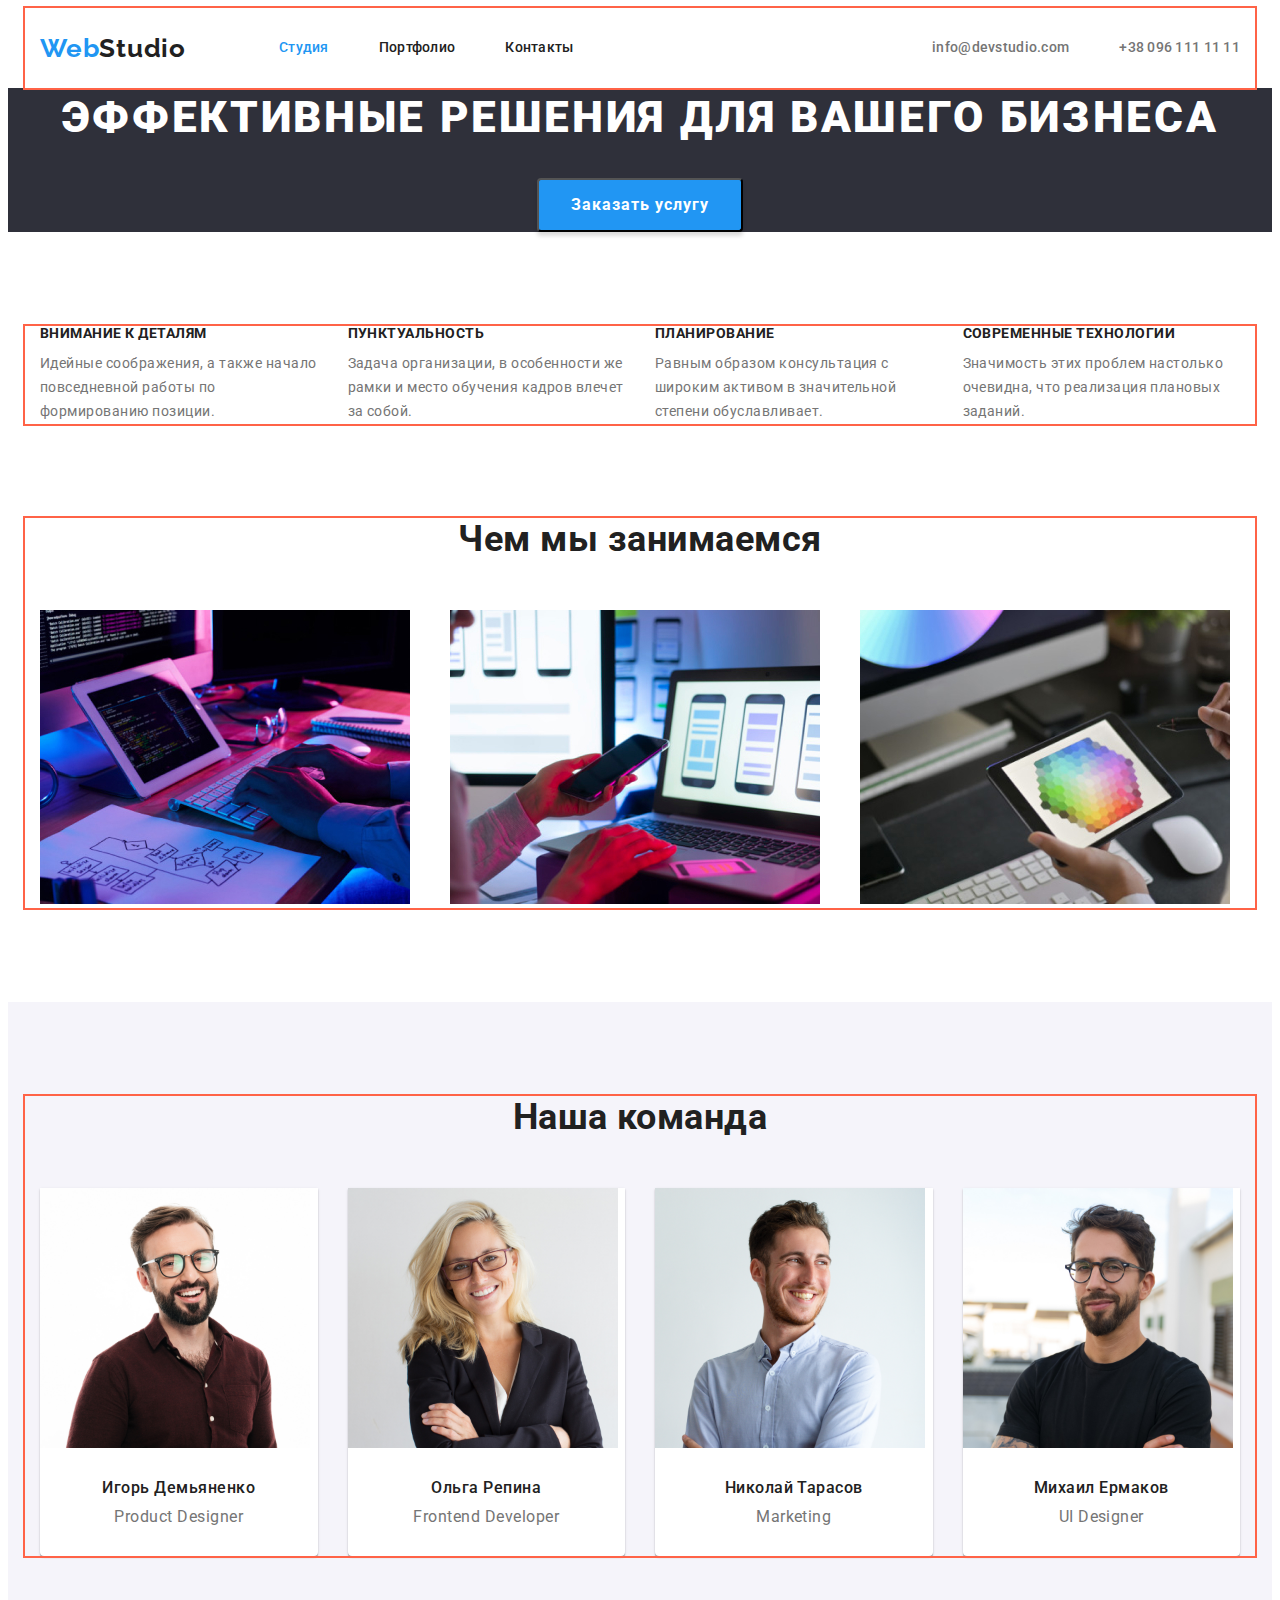
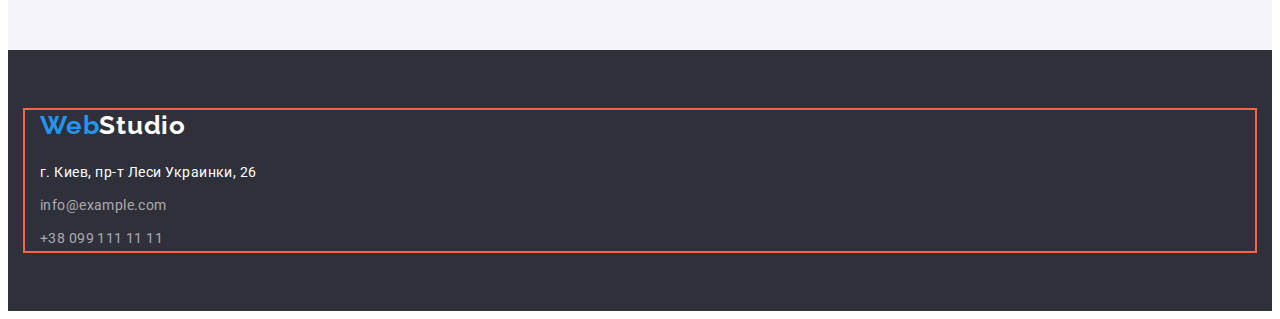
==== index.html @ fb956411 "Перенес папки" ====
<!DOCTYPE html>
<html lang="ru">
<head>
    <meta charset="UTF-8">
    <meta name="viewport" content="width=device-width, initial-scale=1.0">
    <title>Web Studio</title>
    <link rel="stylesheet" href="https://cdnjs.cloudflare.com/ajax/libs/modern-normalize/1.0.0/modern-normalize.min.css"
        integrity="sha512-ISS7cAi1PEhQ8jnbJpJZMd29NlhNj4AWYyLOSp2CE/CsHxTCu+r+t0D2yoJudVrd0/8fTVPUVDzY5Tvli75u/g=="
        crossorigin="anonymous">
    <link rel="stylesheet" href="./css/styles.css">
    <link rel="preconnect" href="https://fonts.gstatic.com">
    <link href="https://fonts.googleapis.com/css2?family=Raleway:wght@700&family=Roboto:wght@400;500;700;900&display=swap"
        rel="stylesheet">
</head>
<body>
    <header>
        <div class="container header">
            <nav class="header-nav">
                <a class="logo" href="./index.html"><span class="logo-text">Web</span>Studio</a>
                <ul class="site-nav list">
                    <li class="item"><a class="button accent" href="">Студия</a></li>
                    <li class="item"><a class="button" href="./portfolio.html">Портфолио</a></li>
                    <li class="item"><a class="button" href="">Контакты</a></li>
                </ul>
            </nav>
            <ul class="contact-main list">
                <li class="item"><a class="contact" href="mailto:info@devstudio.com">info@devstudio.com</a></li>
                <li class="item"><a class="contact" href="tel:+380961111111">+38 096 111 11 11</a></li>
            </ul>
        </div>
    </header>

    <main>
        <section class="hero">
            <h1 class="hero-text">Эффективные решения для вашего бизнеса</h1>
            <button class="hero-button" type="button">Заказать услугу</button>
        </section>
                
        <section class="values">
            <div class="container">
                <h2 class="visually-hidden">Наши преимущества</h2>
                <ul class="values-list list">
                    <li class="item">
                        <h3 class="values-title">Внимание к деталям</h3>
                        <p class="values-text">Идейные соображения, а также начало повседневной работы по формированию позиции.</p>
                    </li>
                    <li class="item">
                        <h3 class="values-title">Пунктуальность</h3>
                        <p class="values-text">Задача организации, в особенности же рамки и место обучения кадров влечет за собой.
                        </p>
                    </li>
                    <li class="item">
                        <h3 class="values-title">Планирование</h3>
                        <p class="values-text">Равным образом консультация с широким активом в значительной степени обуславливает.
                        </p>
                    </li>
                    <li class="item">
                        <h3 class="values-title">Современные технологии</h3>
                        <p class="values-text">Значимость этих проблем настолько очевидна, что реализация плановых заданий.</p>
                    </li>
                </ul>
            </div>
        </section>
        
        <section class="work">
            <div class="container">
                <h2 class="work-title">Чем мы занимаемся</h2>
                <ul class="work-list list">
                    <li class="item">
                        <img src="./images/img1.jpg" alt="Монитор, планшет и клавиатура на столе" width="370" />
                    </li>
                    <li class="item">
                        <img src="./images/img2.jpg" alt="Ноутбук и смартфон" width="370" />
                    </li>
                    <li class="item">
                        <img src="./images/img3.jpg" alt="Выбор цвета на дисплее планшета" width="370" />
                    </li>
                </ul>
            </div>
        </section>
        
        <section class="team">
            <div class="container">
                <h2 class="team-title">Наша команда</h2>
                <ul class="team-list list">
                    <li class="item">
                        <img src="./images/photo1.jpg" alt="Фото дизайнера продукта" width="270" />
                        <h3 class="employee">Игорь Демьяненко</h3>
                        <p class="proffesion">Product Designer</p>
                    </li>
                    <li class="item">
                        <img src="./images/photo2.jpg" alt="Фото фронтэнд разработчика" width="270" />
                        <h3 class="employee">Ольга Репина</h3>
                        <p class="proffesion">Frontend Developer</p>
                    </li>
                    <li class="item">
                        <img src="./images/photo3.jpg" alt="Фото маркетолога" width="270" />
                        <h3 class="employee">Николай Тарасов</h3>
                        <p class="proffesion">Marketing</p>
                    </li>
                    <li class="item">
                        <img src="./images/photo4.jpg" alt="Фото дизайнера" width="270" />
                        <h3 class="employee">Михаил Ермаков</h3>
                        <p class="proffesion">UI Designer</p>
                    </li>
                </ul>
            </div>
        </section>
    </main>
    
    <footer>
        <div class="container footer">
            <a class="logo" href="./index.html"><span class="logo-text">Web</span><span class="logo-footer">Studio</span></a>
            <address class="address">г. Киев, пр-т Леси Украинки, 26</address>
            <ul class="contacts-footer list">
                <li class="item"><a class="contact-footer" href="mailto:info@example.com">info@example.com</a></li>
                <li class="item"><a class="contact-footer" href="tel:+380991111111">+38 099 111 11 11</a></li>
            </ul>
        </div>
    </footer>
</body>
</html>
---- css/styles.css ----
/*  Color
Web color, Color activ button, email, phone, button-hero - #2196F3 !!!
Color passiv button, h2, h3, button-portfolio-passiv - #212121 !!!
Color passiv email, phone, p - #757575 !!!

background header - #FFFFFF
background hero, footer - #2F303A
background main - #E5E5E5
backgrpund section our team - #F5F4FA

text hero, button-hero, address, button-portfolio-active - #FFFFFF
email+phone-footer - rgba(255, 255, 255, 0.6);

*/

/* Font
Font logo - Raleway 700
Font nav, mail, phone, hero, button-hero, h2, h3, p, address, email+phone-footer - Roboto 400, 500, 700, 900
*/

:root {
  --primary-text-color: #757575;
  --activ-button-color: #2196f3;
  --title-text-color: #212121;
  --text-hero-color: #ffffff;
  --border-example-color: #eeeeee;
}

body {
  color: var(--primary-text-color);
  font-family: Roboto, sans-serif;
  letter-spacing: 0.03em;
}

.container {
  width: 1200px;
  margin-left: auto;
  margin-right: auto;
  padding-left: 15px;
  padding-right: 15px;
  outline: 2px solid tomato;
}

a {
  text-decoration: none;
}

p {
  margin-top: 0;
  margin-bottom: 0;
}

header {
  background-color: #ffffff;
}

.list {
  padding: 0;
  margin: 0;
  list-style: none;
}

section {
  padding-top: 94px;
  padding-bottom: 94px;
}

.visually-hidden {
  position: absolute;
  clip: rect(0 0 0 0);
  width: 1px;
  height: 1px;
  margin: -1px;
}

.hero-button,
.button-portfolio {
  cursor: pointer;
}

/* header */
.container.header {
  display: flex;
  align-items: center;
}

.header-nav {
  display: flex;
  align-items: center;
}

.button.accent {
  color: var(--activ-button-color);
}

.logo {
  color: var(--title-text-color);

  font-family: Raleway, sans-serif;
  font-weight: 700;
  font-size: 26px;
  line-height: 1.19;
  letter-spacing: 0.03em;

  margin-right: 93px;
}

.logo-text {
  color: var(--activ-button-color);
}

.site-nav,
.contact-main {
  display: flex;
}

.site-nav .item:not(:last-child),
.contact-main .item:not(:last-child) {
  margin-right: 50px;
}

.contact-main {
  margin-left: auto;
}

.site-nav .button,
.contact-main .contact {
  display: block;
  padding-top: 32px;
  padding-bottom: 32px;
}

.button {
  font-weight: 500;
  font-size: 14px;
  line-height: 1.14;
  letter-spacing: 0.02em;
  color: var(--title-text-color);
}

.button:hover,
.button:focus {
  color: var(--activ-button-color);
}

.contact {
  font-weight: 500;
  font-size: 14px;
  line-height: 1.14;
  letter-spacing: 0.02em;
  color: var(--primary-text-color);
}

.contact:hover,
.contact:focus {
  color: var(--activ-button-color);
}

/* HERO */

.hero {
  padding-top: 0;
  padding-bottom: 0;
  background-color: #2f303a;
  color: var(--text-hero-color);
  text-align: center;
}

.hero-text {
  margin-top: 0;
  margin-bottom: 30px;
  font-weight: 900;
  font-size: 44px;
  line-height: 1.36;
  letter-spacing: 0.06em;
  text-transform: uppercase;
}

.hero-button {
  display: inline-block;
  padding: 10px 32px;

  min-width: 200px;
  min-height: 50px;

  background-color: var(--activ-button-color);
  color: var(--text-hero-color);
  font-family: Roboto, sans-serif;
  font-weight: 700;
  font-size: 16px;
  line-height: 1.875;
  /*display: flex;*/
  align-items: center;
  letter-spacing: 0.06em;

  border-radius: 4px;
  box-shadow: 0px 4px 4px rgba(0, 0, 0, 0.15);
}

/* VALUES */

.values-list {
  display: flex;
  justify-content: space-between;
}

.values-list .item {
  width: calc((100% - 90px) / 4);
  margin-right: 30px;
}

.values-list .item:nth-child(4) {
  margin-right: 0;
}

.values-title {
  margin-top: 0;
  margin-bottom: 10px;

  color: var(--title-text-color);
  font-weight: 700;
  font-size: 14px;
  line-height: 1.14;
  text-transform: uppercase;
}

.values-text {
  font-weight: 400;
  font-size: 14px;
  line-height: 1.71;
}

/* WORK */
.work {
  padding-top: 0px;
}

.work-list,
.team-list {
  display: flex;
  flex-wrap: wrap;
  justify-content: space-between;
}

.work-list .item {
  width: calc((100% - 60px) / 3);
  margin-right: 30px;
}

.work-list .item:nth-child(3n) {
  margin-right: 0;
}

/* TEAM */

.work-title,
.team-title {
  margin-top: 0;
  margin-bottom: 50px;
  color: var(--title-text-color);
  font-weight: 700;
  font-size: 36px;
  line-height: 1.17;
  text-align: center;
}

.team {
  background-color: #f5f4fa;
}

.team-list .item {
  width: calc((100% - 90px) / 4);
  margin-right: 30px;
  padding-bottom: 30px;

  background: var(--text-hero-color);

  text-align: center;
  border-radius: 0px 0px 4px 4px;
  box-shadow: 0px 1px 3px rgba(0, 0, 0, 0.12), 0px 1px 1px rgba(0, 0, 0, 0.14),
    0px 2px 1px rgba(0, 0, 0, 0.2);
}

.team-list .item:nth-child(4n) {
  margin-right: 0;
}

.team-list img {
  display: block;
  margin-bottom: 30px;
}

.employee {
  margin-top: 0;
  margin-bottom: 10px;

  color: var(--title-text-color);

  font-weight: 500;
  font-size: 16px;
  line-height: 1.19;
  text-align: center;
}

.proffesion {
  font-size: 16px;
  line-height: 1.19;
  text-align: center;
}

/* footer */

footer {
  padding-top: 60px;
  padding-bottom: 60px;
  background-color: #2f303a;
}

.footer > .logo {
  display: inline-block;
  margin-bottom: 20px;
}

.logo-footer {
  color: #ffffff;
}

.address {
  margin-bottom: 9px;
  color: #ffffff;
  font-style: inherit;
  font-size: 14px;
  line-height: 1.71;
}

.contacts-footer .item:not(:last-child) {
  margin-bottom: 9px;
}

.contact-footer {
  font-size: 14px;
  line-height: 1.71;
  letter-spacing: 0.03em;
  color: rgba(255, 255, 255, 0.6);
}

/* Portfolio */

.header-border {
  border: 1px solid #ececec;
}

.portfolio {
  margin-bottom: 0;
}

.project-list {
  display: flex;
  margin-bottom: 50px;
  justify-content: center;
}

.project-list .item:not(:last-child) {
  margin-right: 8px;
}

.button-portfolio {
  display: inline-block;
  padding: 6px 22px;
  border-radius: 4px;
  border: none;

  min-width: 73px;
  min-height: 38px;

  background-color: #f5f4fa;
  color: var(--title-text-color);
  font-family: Roboto, sans-serif;
  font-weight: 500;
  font-size: 16px;
  line-height: 1.62;
  text-align: center;
  letter-spacing: 0.03em;
}

.button-portfolio:hover,
.button-portfolio:focus {
  background-color: var(--activ-button-color);
  color: #ffffff;
  box-shadow: 0px 3px 1px rgba(0, 0, 0, 0.1), 0px 1px 2px rgba(0, 0, 0, 0.08),
    0px 2px 2px rgba(0, 0, 0, 0.12);
}

.example-list {
  display: flex;
  flex-wrap: wrap;
  margin: -15px;
}

.example-list > .example {
  width: 370px;
  margin: 15px;
}

.example {
  display: block;
}

.example-list img {
  display: block;
  max-width: 100%;
  height: auto;
}

.example-content {
  padding: 20px 24px;
  background-color: var(--text-hero-color);
  border-right: 1px solid var(--border-example-color);
  border-bottom: 1px solid var(--border-example-color);
  border-left: 1px solid var(--border-example-color);
}

.example-title {
  margin-top: 0;
  margin-bottom: 4px;

  color: var(--title-text-color);
  font-weight: 700;
  font-size: 18px;
  line-height: 2;
  letter-spacing: 0.06em;
}

.example-text {
  font-size: 16px;
  line-height: 1.87;
}
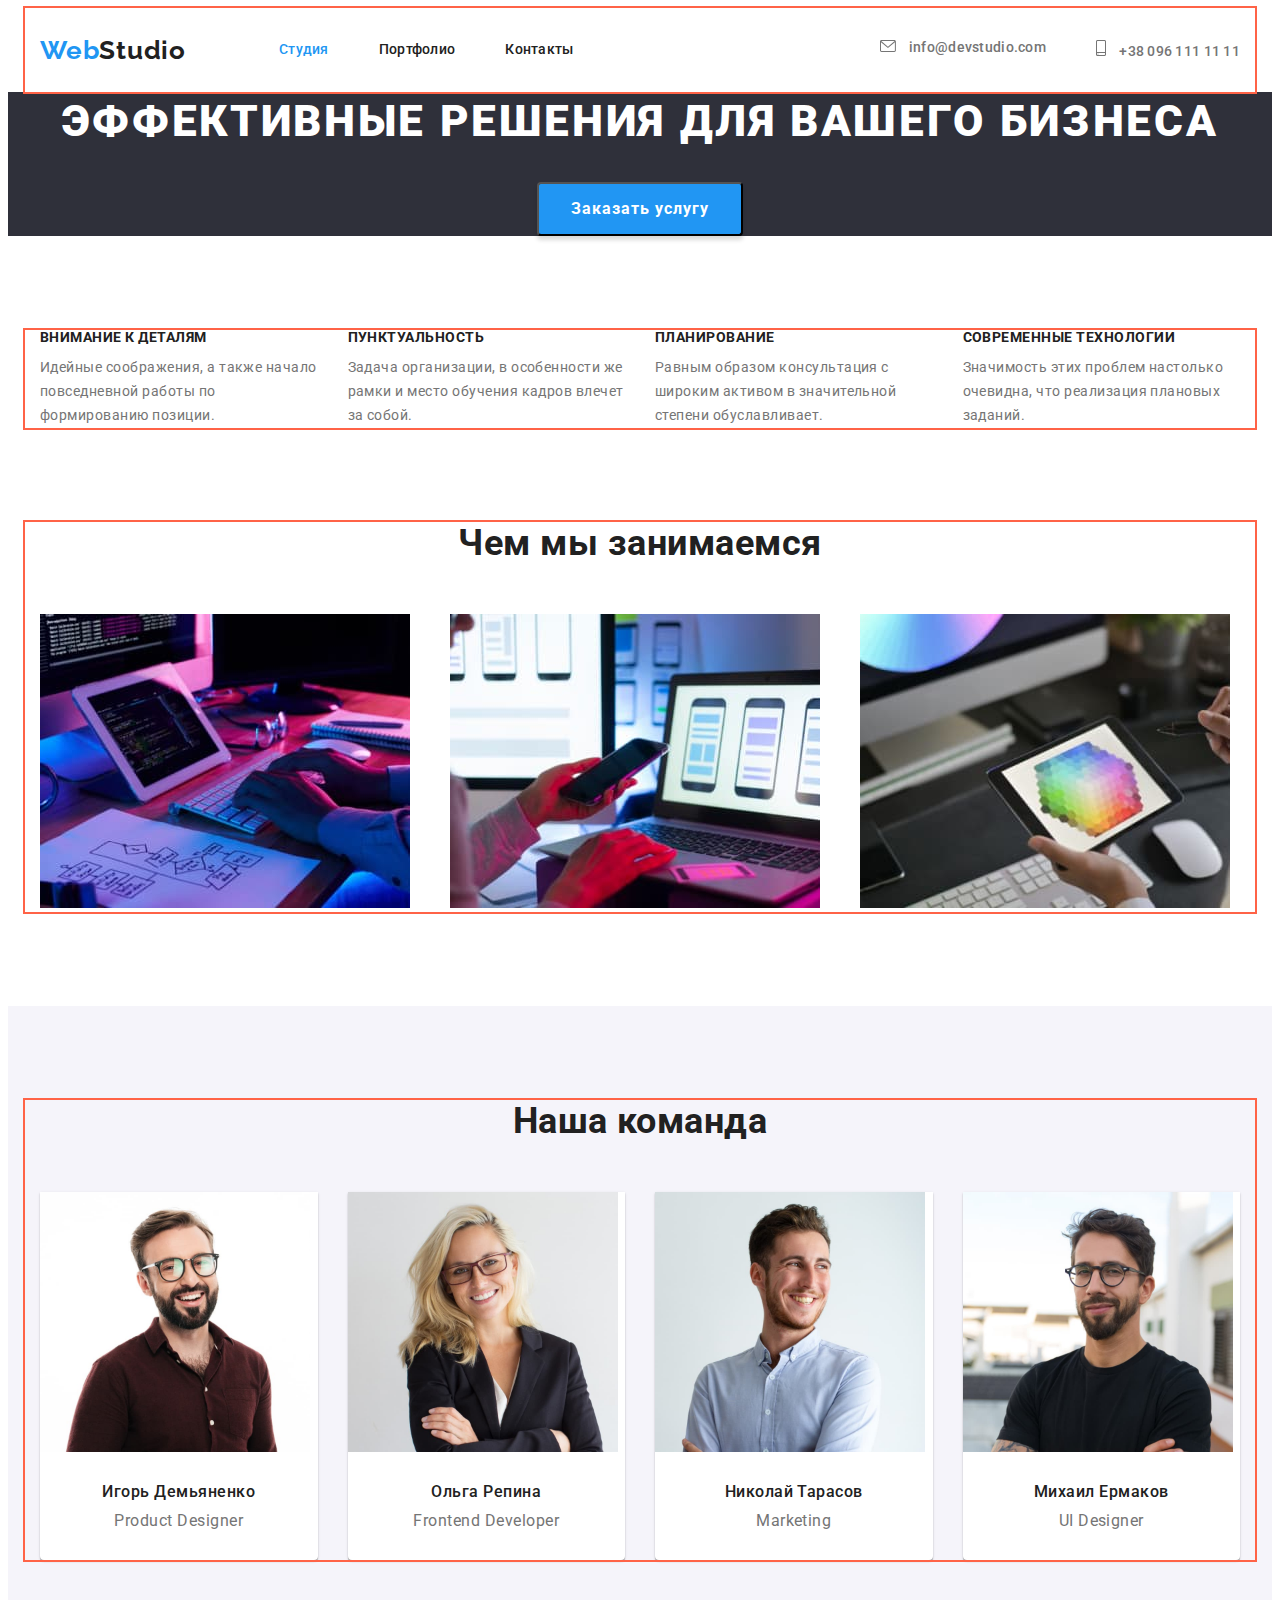
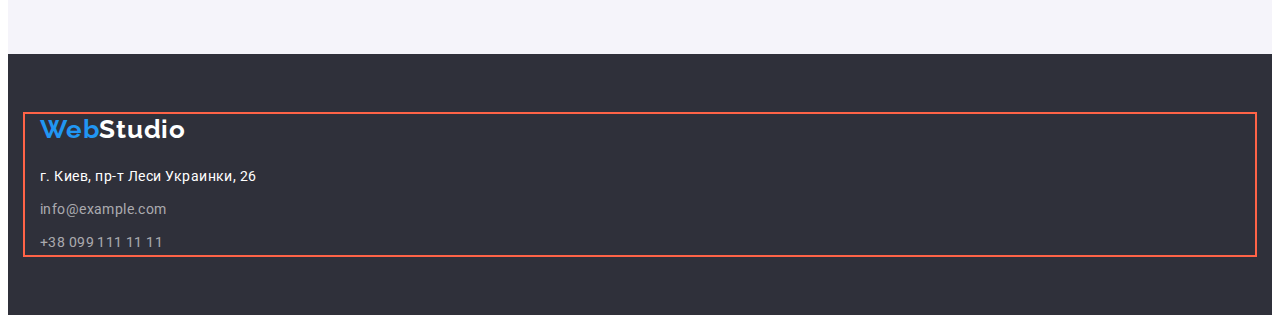
==== commit f9c2d492: "Шапка готова" ====
--- a/index.html
+++ b/index.html
@@ -24,8 +24,22 @@
                 </ul>
             </nav>
             <ul class="contact-main list">
-                <li class="item"><a class="contact" href="mailto:info@devstudio.com">info@devstudio.com</a></li>
-                <li class="item"><a class="contact" href="tel:+380961111111">+38 096 111 11 11</a></li>
+                <li class="item">
+                    <a class="contact" href="mailto:info@devstudio.com">
+                        <svg class="envelope" width="16" height="12">
+                            <use href="./images/symbol-defs.svg#icon-envelope"></use>
+                        </svg>
+                        <span>info@devstudio.com</span>
+                    </a>
+                </li>
+                <li class="item">
+                    <a class="contact" href="tel:+380961111111">
+                        <svg class="smartphone" width="10" height="16">
+                            <use href="./images/symbol-defs.svg#icon-smartphone"></use>
+                        </svg>
+                        <span>+38 096 111 11 11</span>
+                    </a>
+                </li>
             </ul>
         </div>
     </header>
--- a/css/styles.css
+++ b/css/styles.css
@@ -149,6 +149,20 @@
   line-height: 1.14;
   letter-spacing: 0.02em;
   color: var(--primary-text-color);
+}
+
+.envelope {
+  margin-right: 10px;
+  width: 16px;
+  height: 12px;
+  fill: currentColor;
+}
+
+.smartphone {
+  margin-right: 10px;
+  width: 10px;
+  height: 16px;
+  fill: currentColor;
 }
 
 .contact:hover,
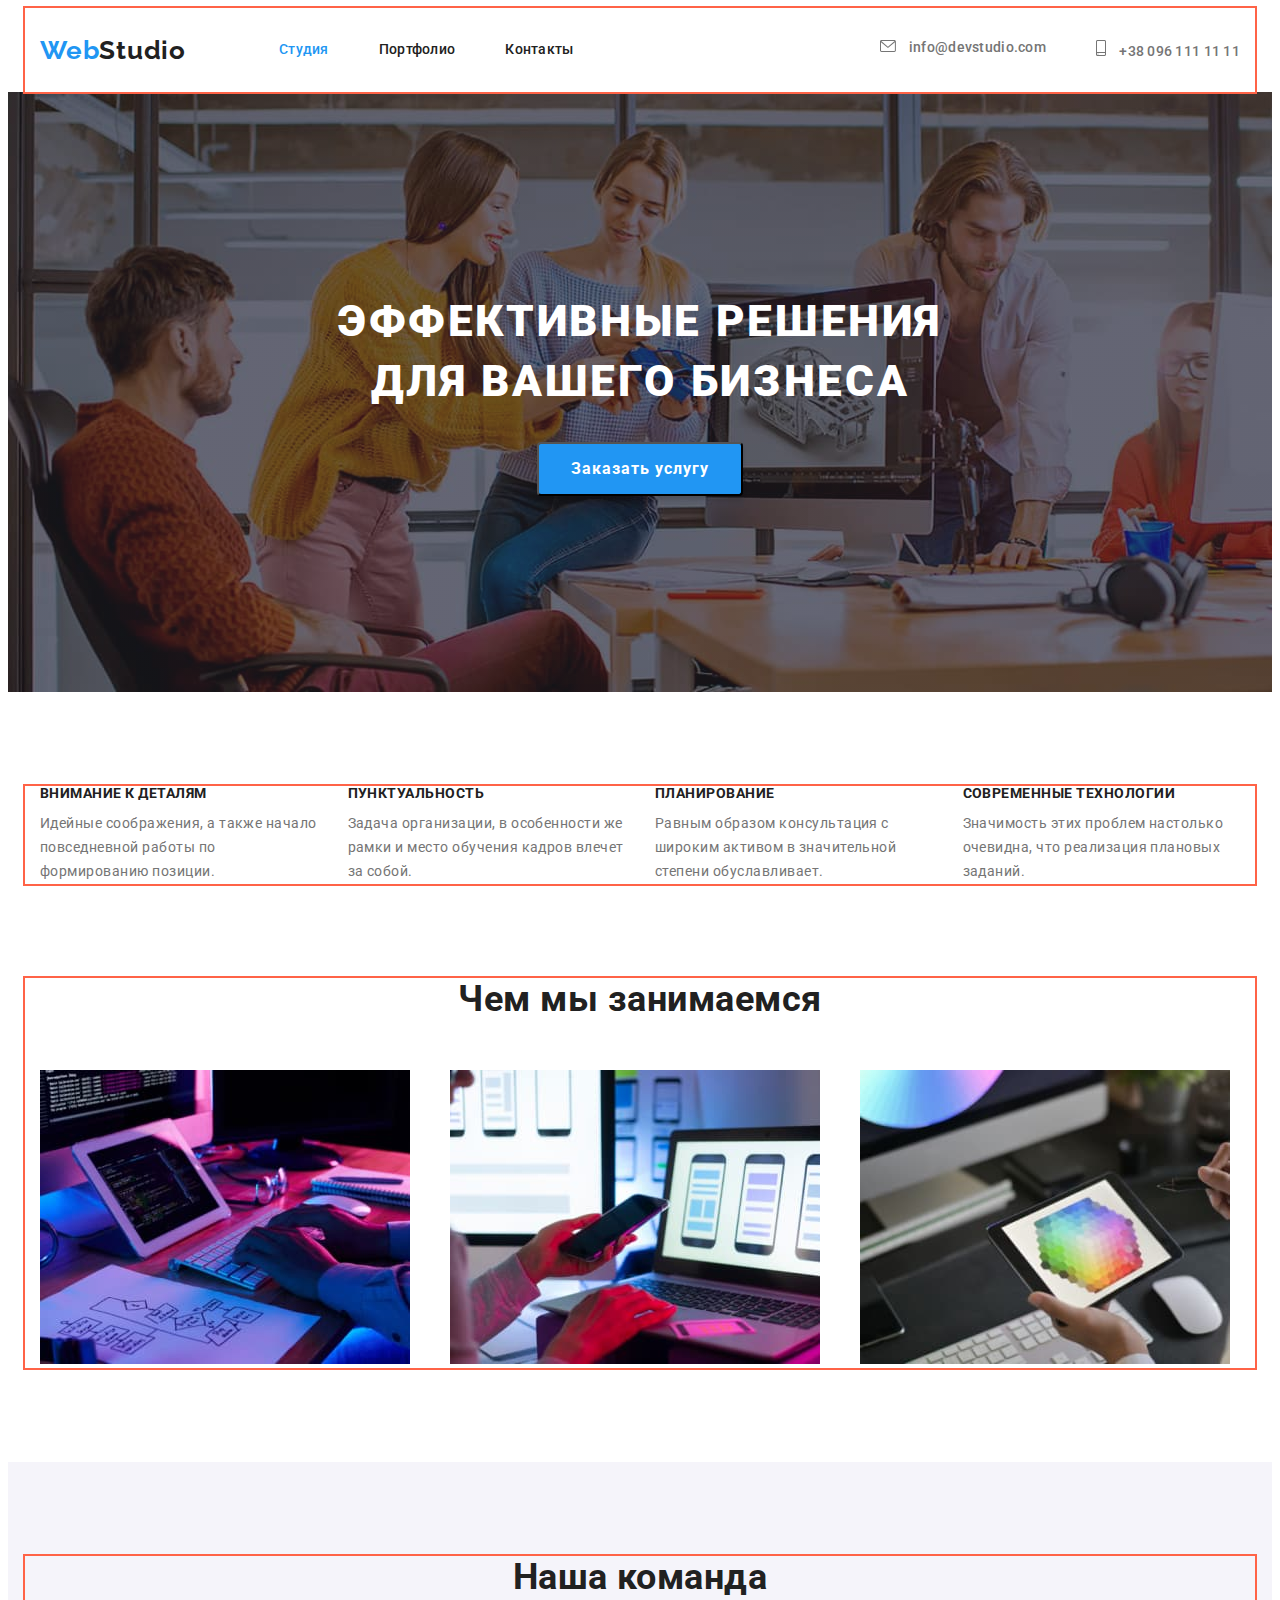
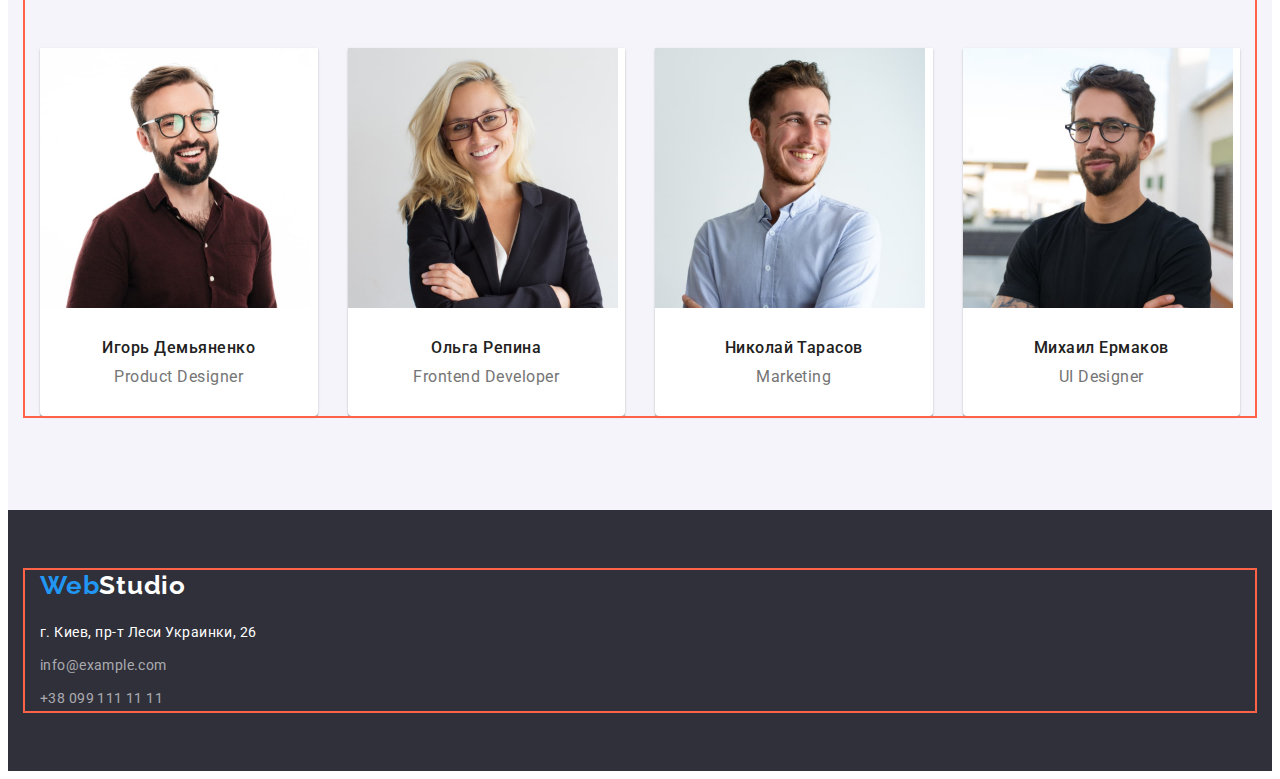
==== commit fc1f704b: "Сделал героя" ====
--- a/index.html
+++ b/index.html
@@ -46,8 +46,12 @@
 
     <main>
         <section class="hero">
-            <h1 class="hero-text">Эффективные решения для вашего бизнеса</h1>
-            <button class="hero-button" type="button">Заказать услугу</button>
+            <div class="overlay">
+                <div class="container-hero">
+                    <h1 class="hero-text">Эффективные решения для вашего бизнеса</h1>
+                    <button class="hero-button" type="button">Заказать услугу</button>
+                </div>
+            </div>
         </section>
                 
         <section class="values">
--- a/css/styles.css
+++ b/css/styles.css
@@ -178,6 +178,29 @@
   background-color: #2f303a;
   color: var(--text-hero-color);
   text-align: center;
+}
+
+.overlay {
+  margin-left: auto;
+  margin-right: auto;
+  max-width: 1600px;
+  height: 600px;
+  background-image: linear-gradient(
+      to right,
+      rgba(47, 48, 58, 0.4),
+      rgba(47, 48, 58, 0.4)
+    ),
+    url('../images/hero.jpg');
+  background-size: cover;
+  background-repeat: no-repeat;
+  background-color: #2f303a;
+}
+
+.container-hero {
+  margin-left: auto;
+  margin-right: auto;
+  padding-top: 200px;
+  width: 696px;
 }
 
 .hero-text {
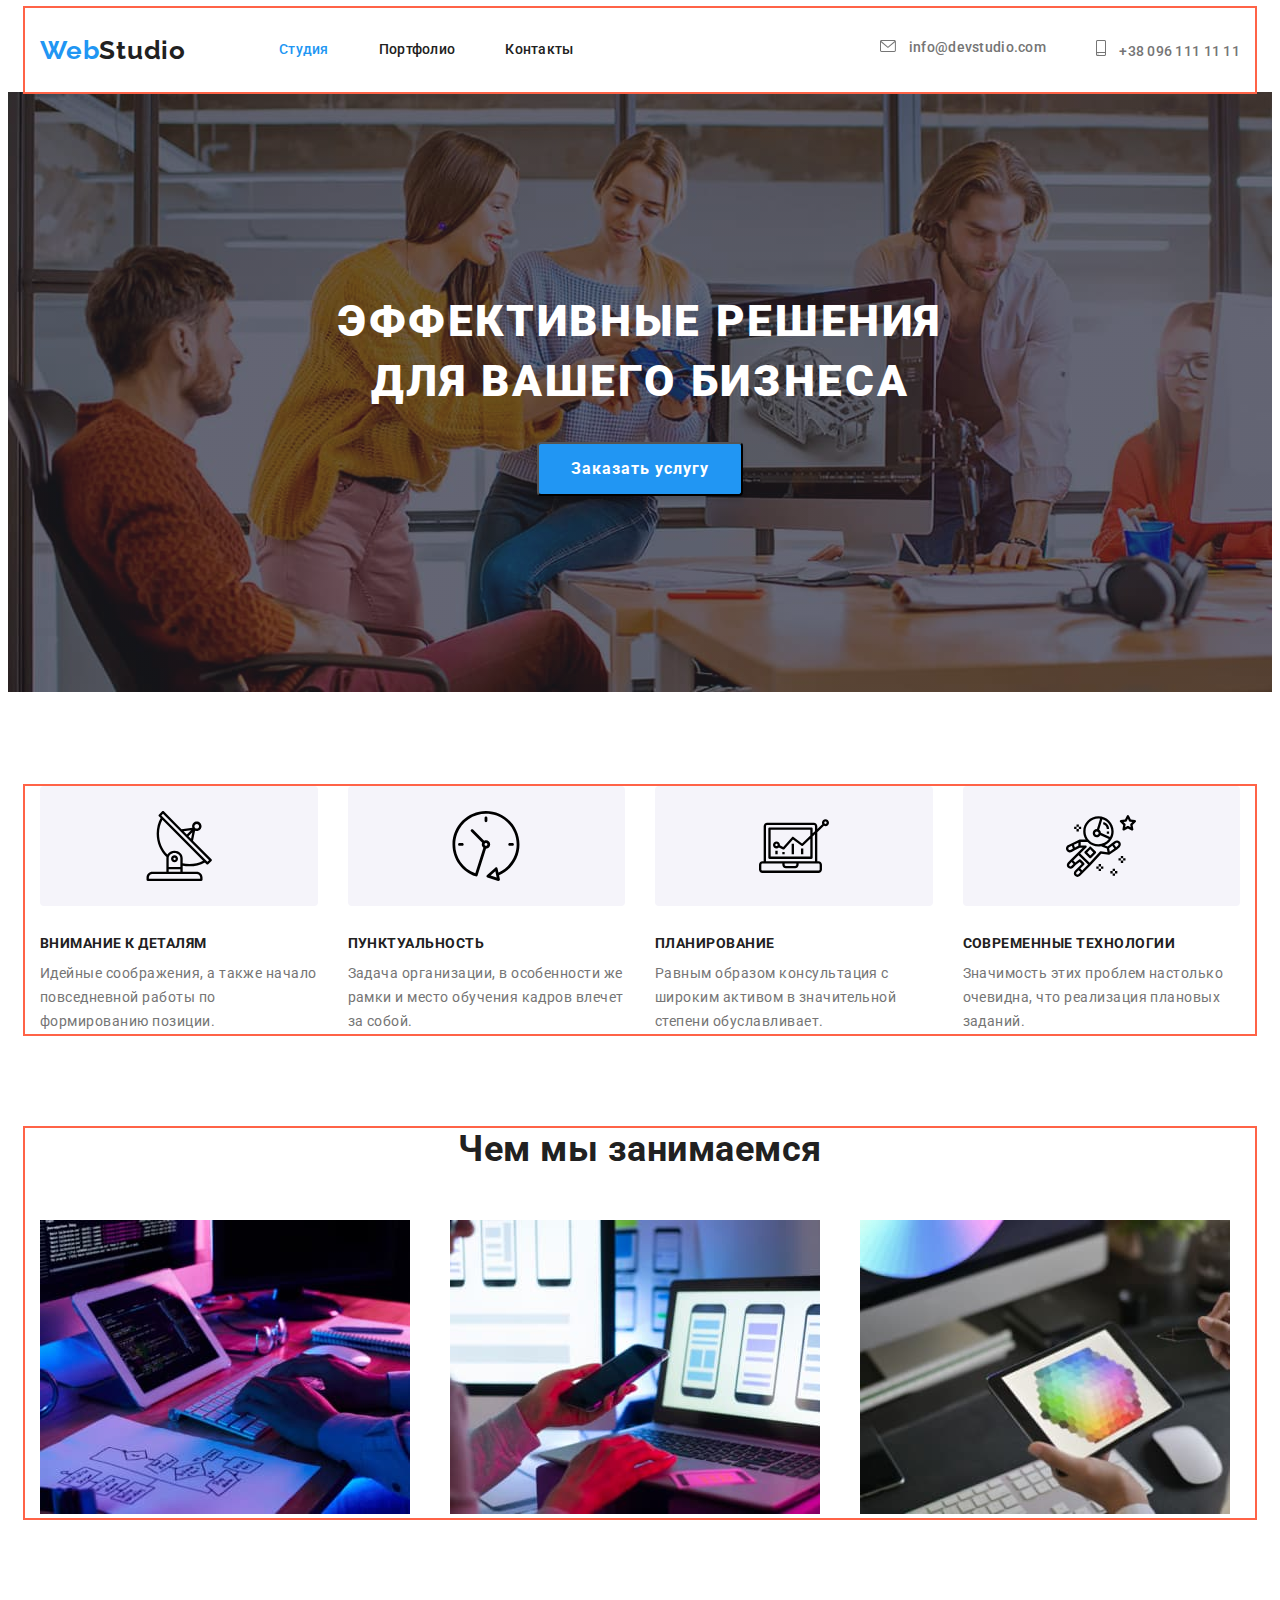
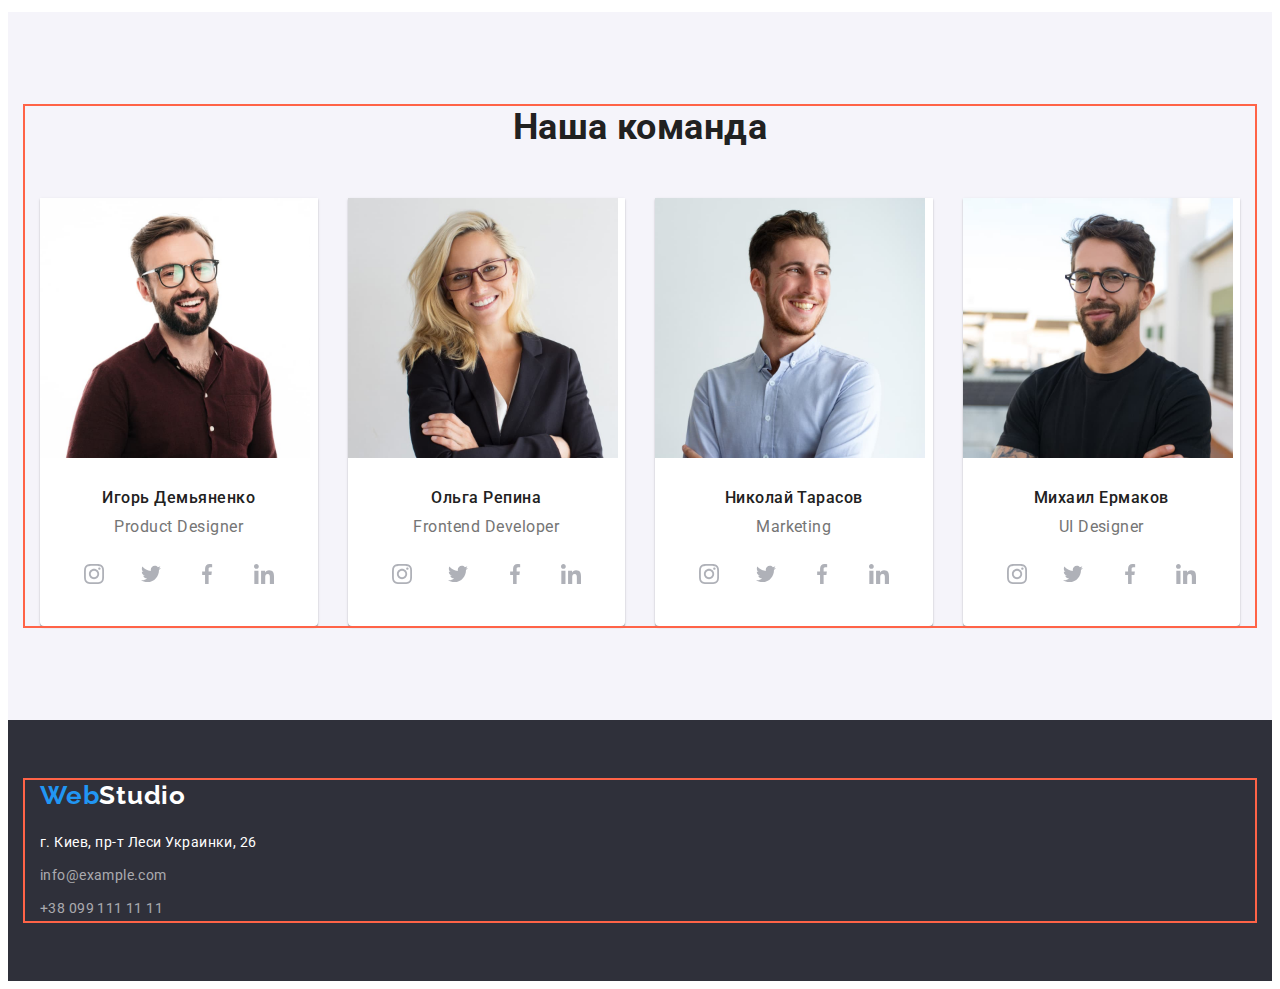
==== commit 4abbf3bc: "Добавил иконки в соцсетях секции Наша команда" ====
--- a/index.html
+++ b/index.html
@@ -59,20 +59,40 @@
                 <h2 class="visually-hidden">Наши преимущества</h2>
                 <ul class="values-list list">
                     <li class="item">
+                        <div class="icons-values">
+                            <svg width="70" height="70">
+                                <use href="./images/symbol-defs.svg#icon-antena"></use>
+                            </svg>
+                        </div>
                         <h3 class="values-title">Внимание к деталям</h3>
                         <p class="values-text">Идейные соображения, а также начало повседневной работы по формированию позиции.</p>
                     </li>
                     <li class="item">
+                        <div class="icons-values">
+                            <svg width="70" height="70">
+                                <use href="./images/symbol-defs.svg#icon-clock"></use>
+                            </svg>
+                        </div>
                         <h3 class="values-title">Пунктуальность</h3>
                         <p class="values-text">Задача организации, в особенности же рамки и место обучения кадров влечет за собой.
                         </p>
                     </li>
                     <li class="item">
+                        <div class="icons-values">
+                            <svg width="70" height="70">
+                                <use href="./images/symbol-defs.svg#icon-diagram"></use>
+                            </svg>
+                        </div>
                         <h3 class="values-title">Планирование</h3>
                         <p class="values-text">Равным образом консультация с широким активом в значительной степени обуславливает.
                         </p>
                     </li>
                     <li class="item">
+                        <div class="icons-values">
+                            <svg width="70" height="70">
+                                <use href="./images/symbol-defs.svg#icon-astronaut"></use>
+                            </svg>
+                        </div>
                         <h3 class="values-title">Современные технологии</h3>
                         <p class="values-text">Значимость этих проблем настолько очевидна, что реализация плановых заданий.</p>
                     </li>
@@ -105,21 +125,141 @@
                         <img src="./images/photo1.jpg" alt="Фото дизайнера продукта" width="270" />
                         <h3 class="employee">Игорь Демьяненко</h3>
                         <p class="proffesion">Product Designer</p>
+                        <ul class="icon-list list">
+                            <li class="item">
+                                <a href="#" class="icon-link">
+                                    <svg class="icon-network">
+                                        <use href="./images/symbol-defs.svg#icon-instagram"></use>
+                                    </svg>
+                                </a>
+                            </li>
+                            <li class="item">
+                                <a href="#" class="icon-link">
+                                    <svg class="icon-network">
+                                        <use href="./images/symbol-defs.svg#icon-twitter"></use>
+                                    </svg>
+                                </a>
+                            </li>
+                            <li class="item">
+                                <a href="#" class="icon-link">
+                                    <svg class="icon-network">
+                                        <use href="./images/symbol-defs.svg#icon-facebook"></use>
+                                    </svg>
+                                </a>
+                            </li>
+                            <li class="item">
+                                <a href="#" class="icon-link">
+                                    <svg class="icon-network">
+                                        <use href="./images/symbol-defs.svg#icon-linkedin"></use>
+                                    </svg>
+                                </a>
+                            </li>
+                        </ul>
                     </li>
                     <li class="item">
                         <img src="./images/photo2.jpg" alt="Фото фронтэнд разработчика" width="270" />
                         <h3 class="employee">Ольга Репина</h3>
                         <p class="proffesion">Frontend Developer</p>
+                        <ul class="icon-list list">
+                            <li class="item">
+                                <a href="#" class="icon-link">
+                                    <svg class="icon-network">
+                                        <use href="./images/symbol-defs.svg#icon-instagram"></use>
+                                    </svg>
+                                </a>
+                            </li>
+                            <li class="item">
+                                <a href="#" class="icon-link">
+                                    <svg class="icon-network">
+                                        <use href="./images/symbol-defs.svg#icon-twitter"></use>
+                                    </svg>
+                                </a>
+                            </li>
+                            <li class="item">
+                                <a href="#" class="icon-link">
+                                    <svg class="icon-network">
+                                        <use href="./images/symbol-defs.svg#icon-facebook"></use>
+                                    </svg>
+                                </a>
+                            </li>
+                            <li class="item">
+                                <a href="#" class="icon-link">
+                                    <svg class="icon-network">
+                                        <use href="./images/symbol-defs.svg#icon-linkedin"></use>
+                                    </svg>
+                                </a>
+                            </li>
+                        </ul>
                     </li>
                     <li class="item">
                         <img src="./images/photo3.jpg" alt="Фото маркетолога" width="270" />
                         <h3 class="employee">Николай Тарасов</h3>
                         <p class="proffesion">Marketing</p>
+                        <ul class="icon-list list">
+                            <li class="item">
+                                <a href="#" class="icon-link">
+                                    <svg class="icon-network">
+                                        <use href="./images/symbol-defs.svg#icon-instagram"></use>
+                                    </svg>
+                                </a>
+                            </li>
+                            <li class="item">
+                                <a href="#" class="icon-link">
+                                    <svg class="icon-network">
+                                        <use href="./images/symbol-defs.svg#icon-twitter"></use>
+                                    </svg>
+                                </a>
+                            </li>
+                            <li class="item">
+                                <a href="#" class="icon-link">
+                                    <svg class="icon-network">
+                                        <use href="./images/symbol-defs.svg#icon-facebook"></use>
+                                    </svg>
+                                </a>
+                            </li>
+                            <li class="item">
+                                <a href="#" class="icon-link">
+                                    <svg class="icon-network">
+                                        <use href="./images/symbol-defs.svg#icon-linkedin"></use>
+                                    </svg>
+                                </a>
+                            </li>
+                        </ul>
                     </li>
                     <li class="item">
                         <img src="./images/photo4.jpg" alt="Фото дизайнера" width="270" />
                         <h3 class="employee">Михаил Ермаков</h3>
                         <p class="proffesion">UI Designer</p>
+                        <ul class="icon-list list">
+                            <li class="item">
+                                <a href="#" class="icon-link">
+                                    <svg class="icon-network">
+                                        <use href="./images/symbol-defs.svg#icon-instagram"></use>
+                                    </svg>
+                                </a>
+                            </li>
+                            <li class="item">
+                                <a href="#" class="icon-link">
+                                    <svg class="icon-network">
+                                        <use href="./images/symbol-defs.svg#icon-twitter"></use>
+                                    </svg>
+                                </a>
+                            </li>
+                            <li class="item">
+                                <a href="#" class="icon-link">
+                                    <svg class="icon-network">
+                                        <use href="./images/symbol-defs.svg#icon-facebook"></use>
+                                    </svg>
+                                </a>
+                            </li>
+                            <li class="item">
+                                <a href="#" class="icon-link">
+                                    <svg class="icon-network">
+                                        <use href="./images/symbol-defs.svg#icon-linkedin"></use>
+                                    </svg>
+                                </a>
+                            </li>
+                        </ul>
                     </li>
                 </ul>
             </div>
--- a/css/styles.css
+++ b/css/styles.css
@@ -24,6 +24,8 @@
   --title-text-color: #212121;
   --text-hero-color: #ffffff;
   --border-example-color: #eeeeee;
+  --secondary-bg-color: #f5f4fa;
+  --primary-fill-color: #afb1b8;
 }
 
 body {
@@ -267,6 +269,18 @@
   line-height: 1.71;
 }
 
+.icons-values {
+  display: flex;
+  justify-content: center;
+  align-items: center;
+  margin-bottom: 30px;
+
+  height: 120px;
+
+  border-radius: 4px;
+  background-color: var(--secondary-bg-color);
+}
+
 /* WORK */
 .work {
   padding-top: 0px;
@@ -305,7 +319,7 @@
   background-color: #f5f4fa;
 }
 
-.team-list .item {
+.team-list > .item {
   width: calc((100% - 90px) / 4);
   margin-right: 30px;
   padding-bottom: 30px;
@@ -343,6 +357,46 @@
   font-size: 16px;
   line-height: 1.19;
   text-align: center;
+}
+
+.icon-list {
+  display: flex;
+  margin-top: 16px;
+  padding-left: 32px;
+  padding-right: 32px;
+  justify-content: space-between;
+}
+
+.icon-list > .item {
+  width: 44px;
+  height: 44px;
+}
+
+.icon-list > .item:not(:last-child) {
+  margin-right: 10px;
+}
+
+.icon-link {
+  display: flex;
+  justify-content: center;
+  align-items: center;
+  width: 100%;
+  height: 100%;
+
+  border-radius: 50%;
+  color: var(--primary-fill-color);
+}
+
+.icon-link:hover,
+.icon-link:focus {
+  color: var(--text-hero-color);
+  background-color: var(--activ-button-color);
+}
+
+.icon-network {
+  width: 20px;
+  height: 20px;
+  fill: currentColor;
 }
 
 /* footer */
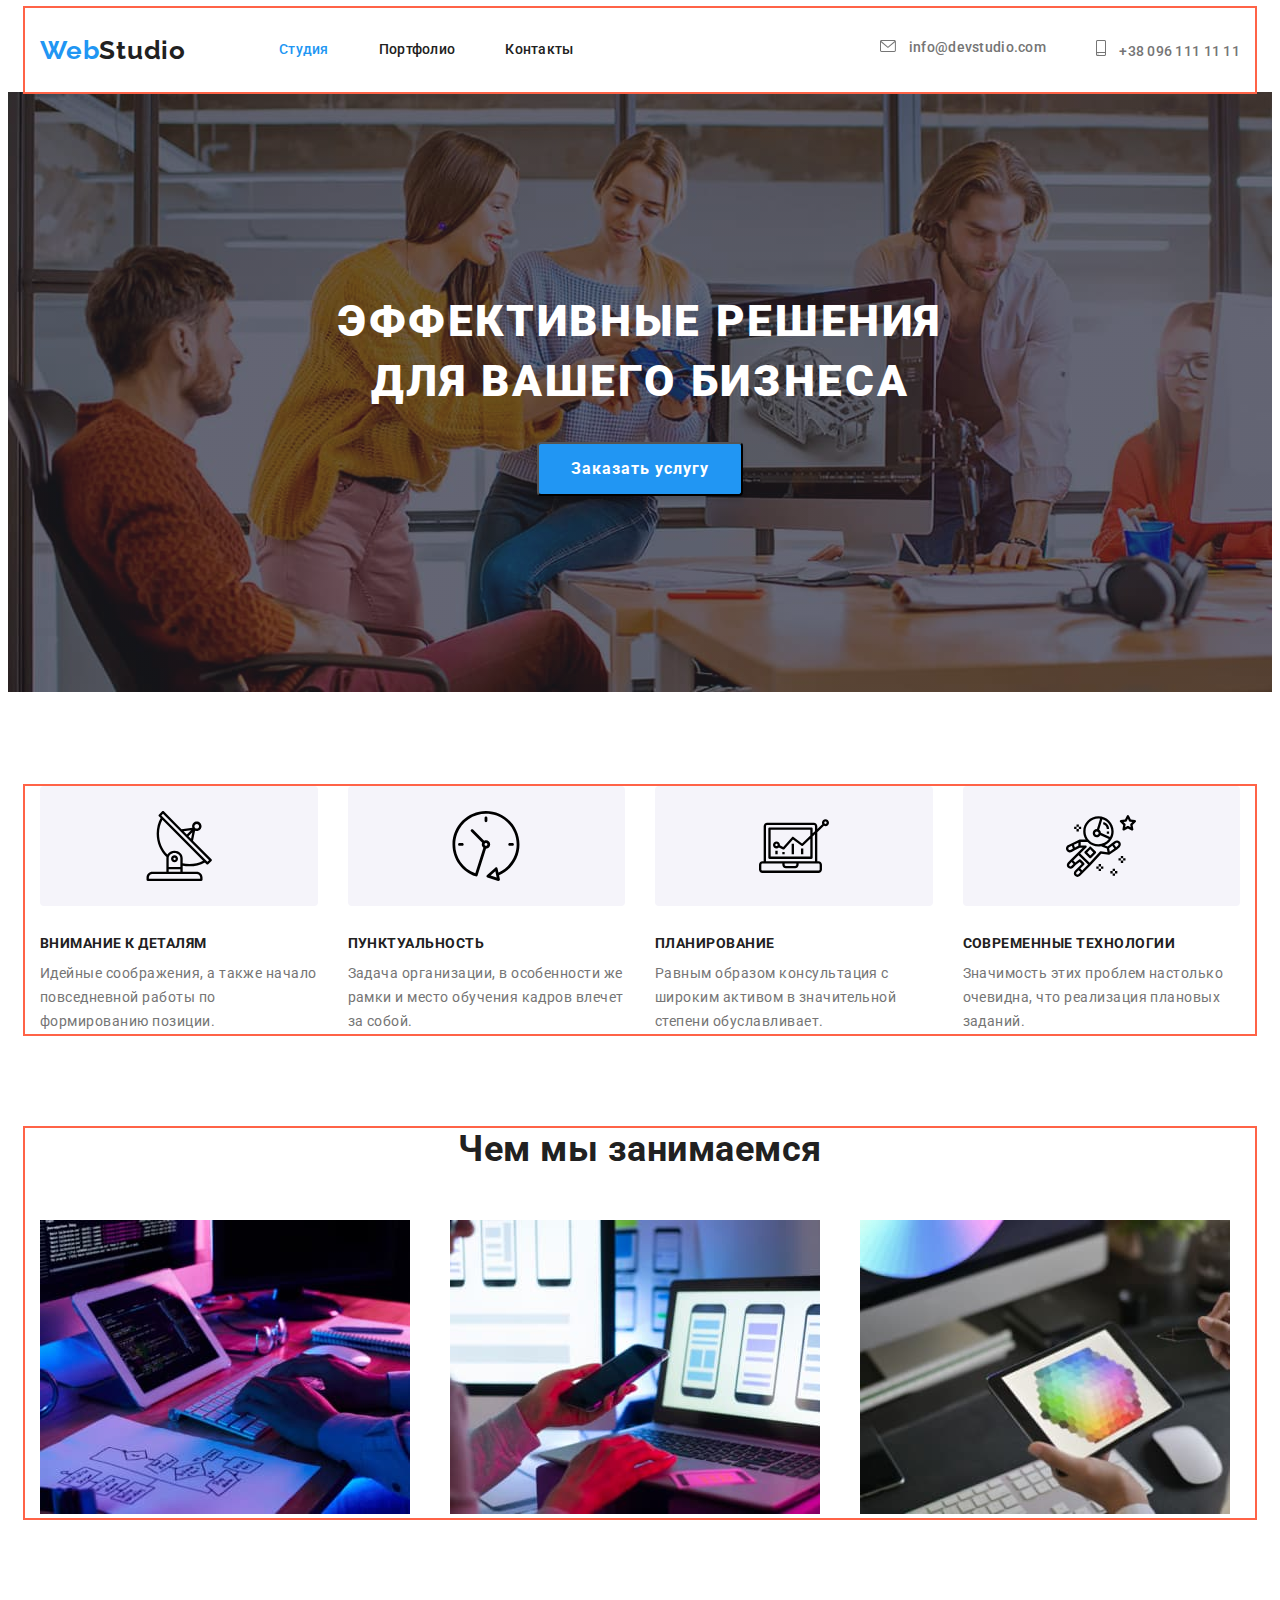
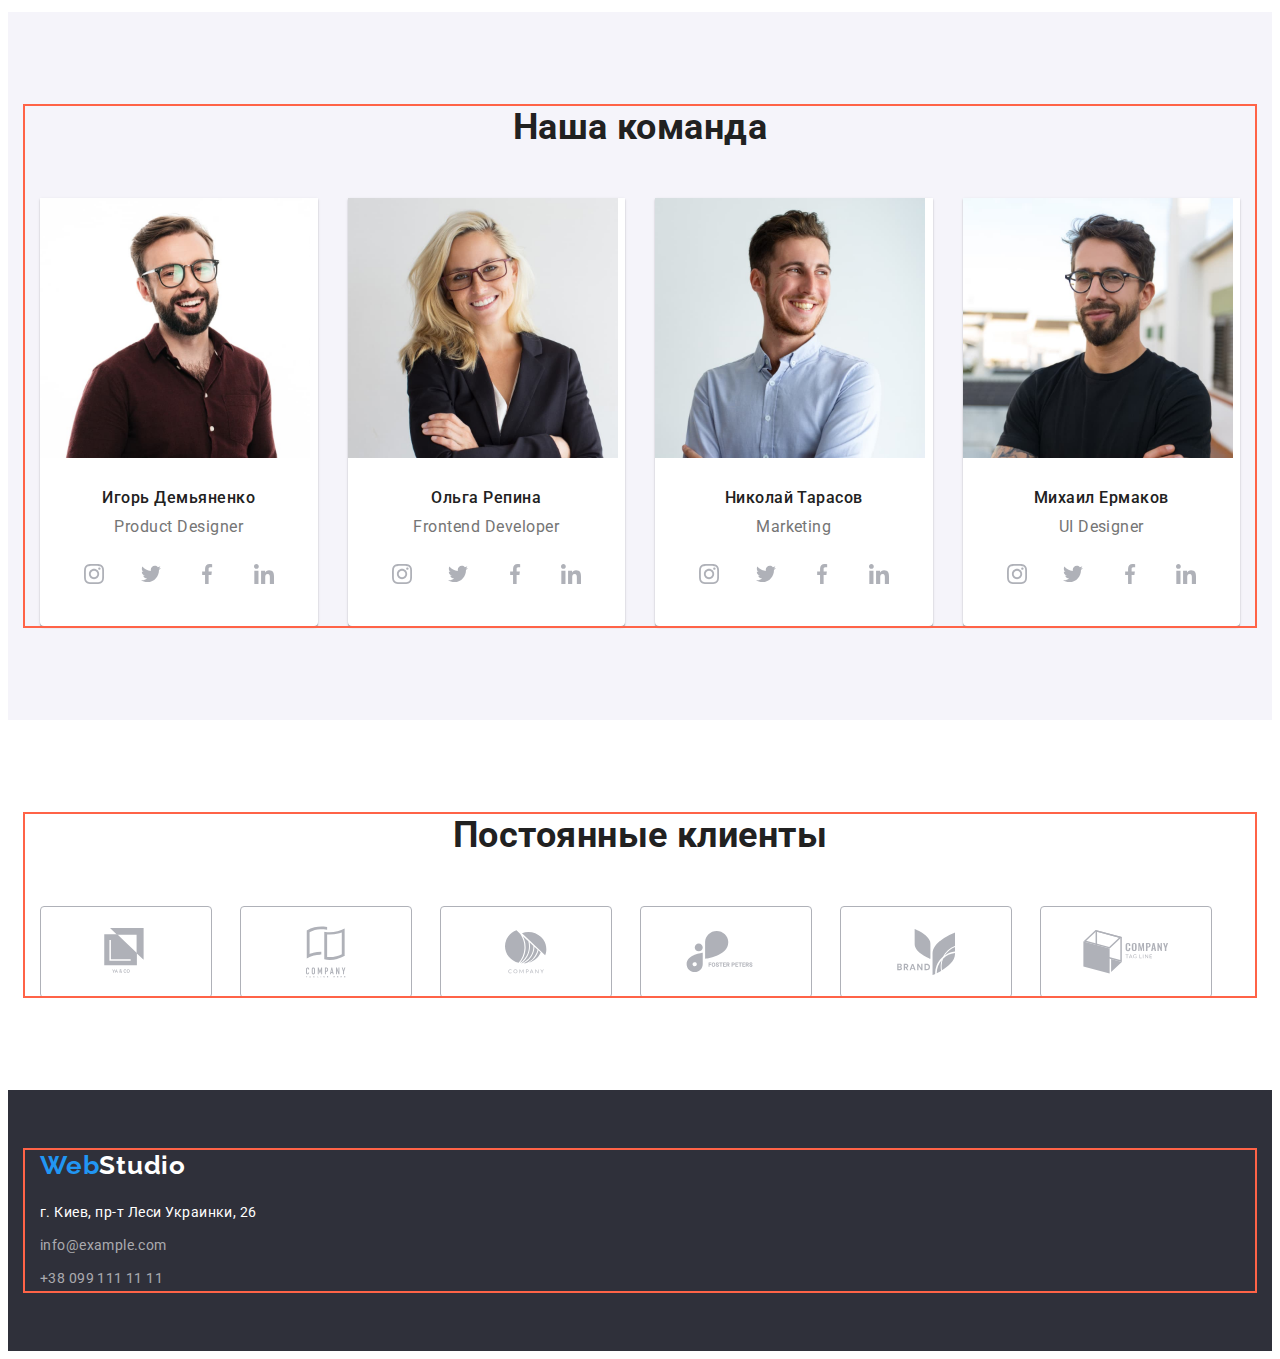
==== commit c10d6446: "Оформил секцию Постоянные клиенты" ====
--- a/index.html
+++ b/index.html
@@ -264,6 +264,58 @@
                 </ul>
             </div>
         </section>
+
+        <section class="section-clients">
+            <div class="container">
+                <h2 class="clients-title">Постоянные клиенты</h2>
+                <ul class="clients-list list">
+                    <li class="item">
+                        <a href="#" class="client-link">
+                            <svg class="client-logo" width="44" height="48">
+                                <use href="./images/symbol-defs.svg#icon-logo-1"></use>
+                            </svg>
+                        </a>
+                    </li>
+                    <li class="item">
+                        <a href="#" class="client-link">
+                            <svg class="client-logo" width="40" height="52">
+                                <use href="./images/symbol-defs.svg#icon-logo-2"></use>
+                            </svg>
+                        </a>
+                    </li>
+                    <li class="item">
+                        <a href="#" class="client-link">
+                            <svg class="client-logo" width="42" height="44">
+                                <use href="./images/symbol-defs.svg#icon-logo-3"></use>
+                            </svg>
+                        </a>
+                    </li>
+                    <li class="item">
+                        <a href="#" class="client-link">
+                            <svg class="client-logo" width="80" height="42">
+                                <use href="./images/symbol-defs.svg#icon-logo-4"></use>
+                            </svg>
+                        </a>
+                    </li>
+                    <li class="item">
+                        <a href="#" class="client-link">
+                            <svg class="client-logo" width="58" height="46">
+                                <use href="./images/symbol-defs.svg#icon-logo-5"></use>
+                            </svg>
+                        </a>
+                    </li>
+                    <li class="item">
+                        <a href="#" class="client-link">
+                            <svg class="client-logo" width="88" height="44">
+                                <use href="./images/symbol-defs.svg#icon-logo-6"></use>
+                            </svg>
+                        </a>
+                    </li>
+        
+                </ul>
+            </div>
+        </section>
+
     </main>
     
     <footer>
--- a/css/styles.css
+++ b/css/styles.css
@@ -305,7 +305,8 @@
 /* TEAM */
 
 .work-title,
-.team-title {
+.team-title,
+.clients-title {
   margin-top: 0;
   margin-bottom: 50px;
   color: var(--title-text-color);
@@ -396,6 +397,46 @@
 .icon-network {
   width: 20px;
   height: 20px;
+  fill: currentColor;
+}
+
+/* сlients */
+
+.clients-list {
+  display: flex;
+  margin: 0;
+  /* justify-content: space-between; */
+}
+
+.clients-list > .item {
+  width: 170px;
+  height: 90px;
+}
+
+.clients-list > .item:not(:last-child) {
+  margin-right: 30px;
+}
+
+.client-link {
+  display: flex;
+  justify-content: center;
+  align-items: center;
+  width: 100%;
+  height: 100%;
+
+  color: var(--primary-fill-color);
+  border-radius: 4px;
+  border: 1px solid var(--primary-fill-color);
+}
+
+.client-link:hover,
+.client-link:focus {
+  color: var(--activ-button-color);
+  border: 1px solid var(--activ-button-color);
+  filter: drop-shadow(0px 4px 4px rgba(0, 0, 0, 0.25));
+}
+
+.client-logo {
   fill: currentColor;
 }
 
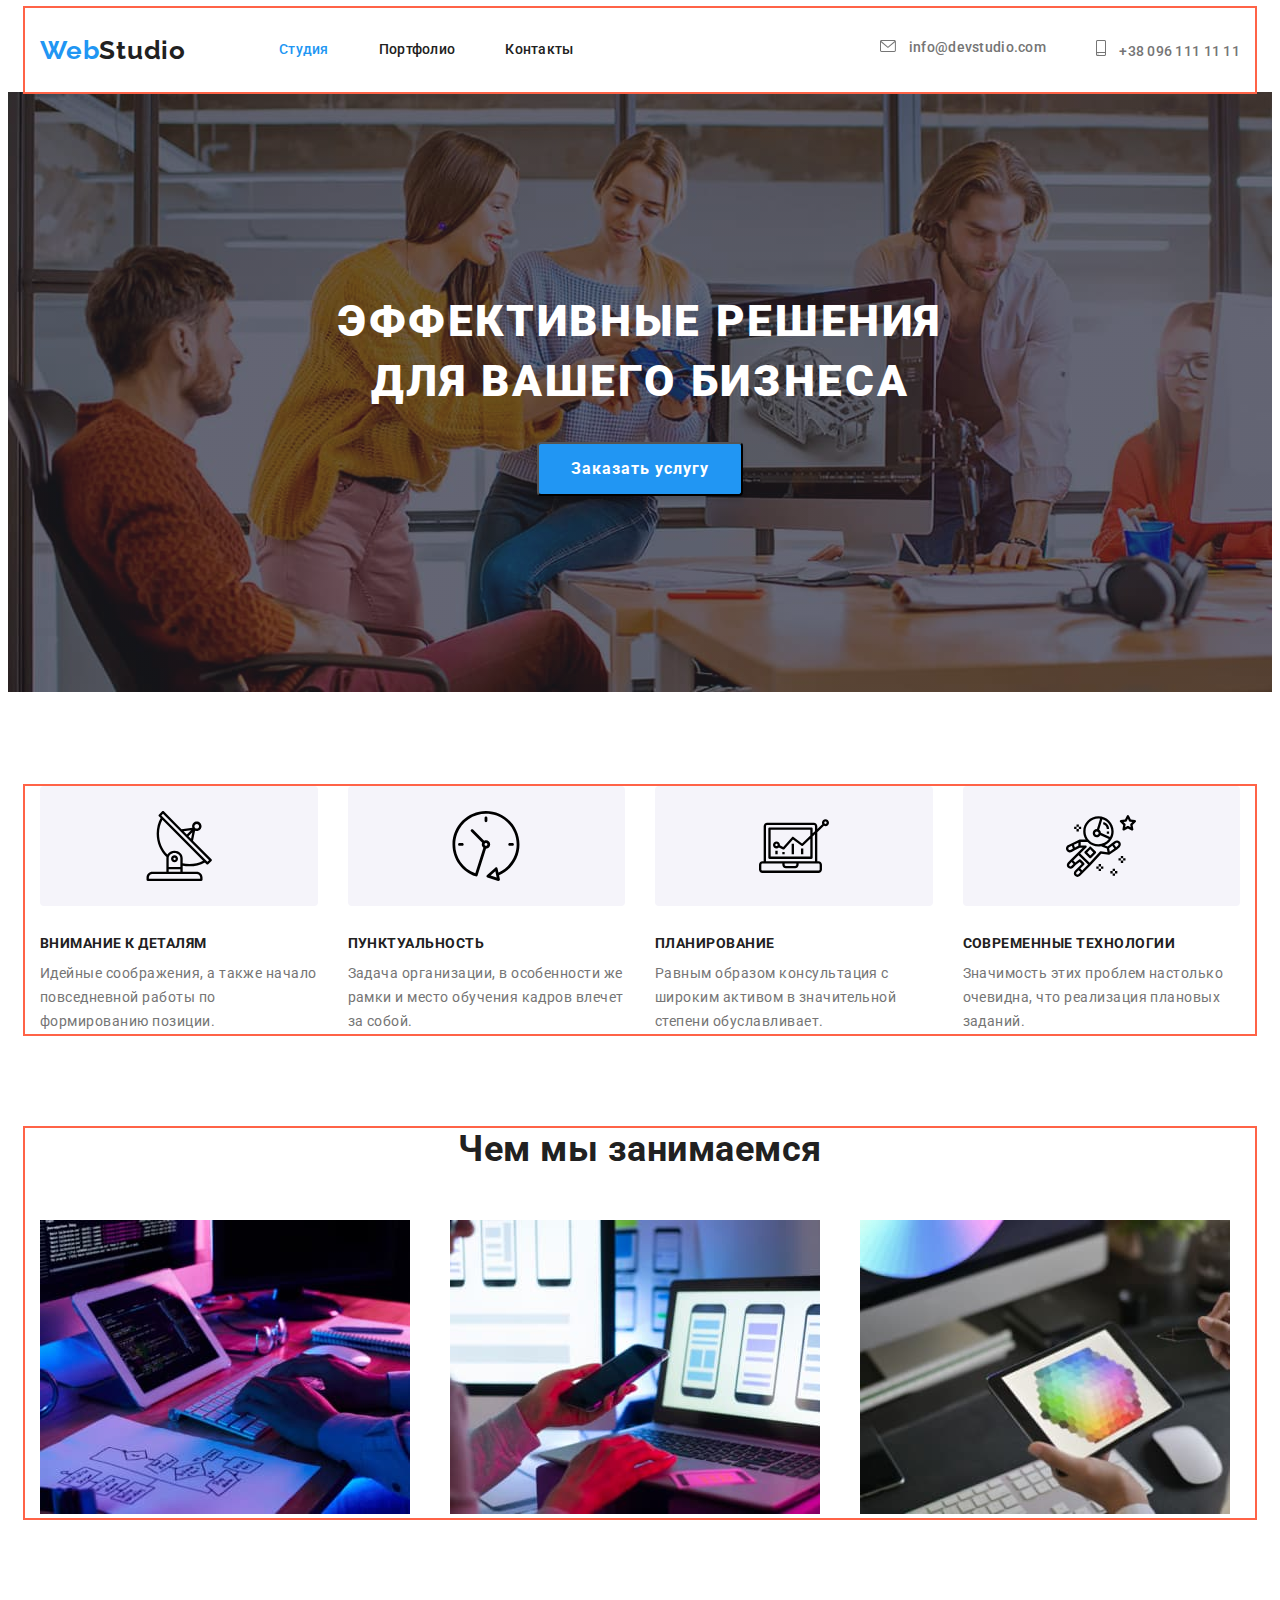
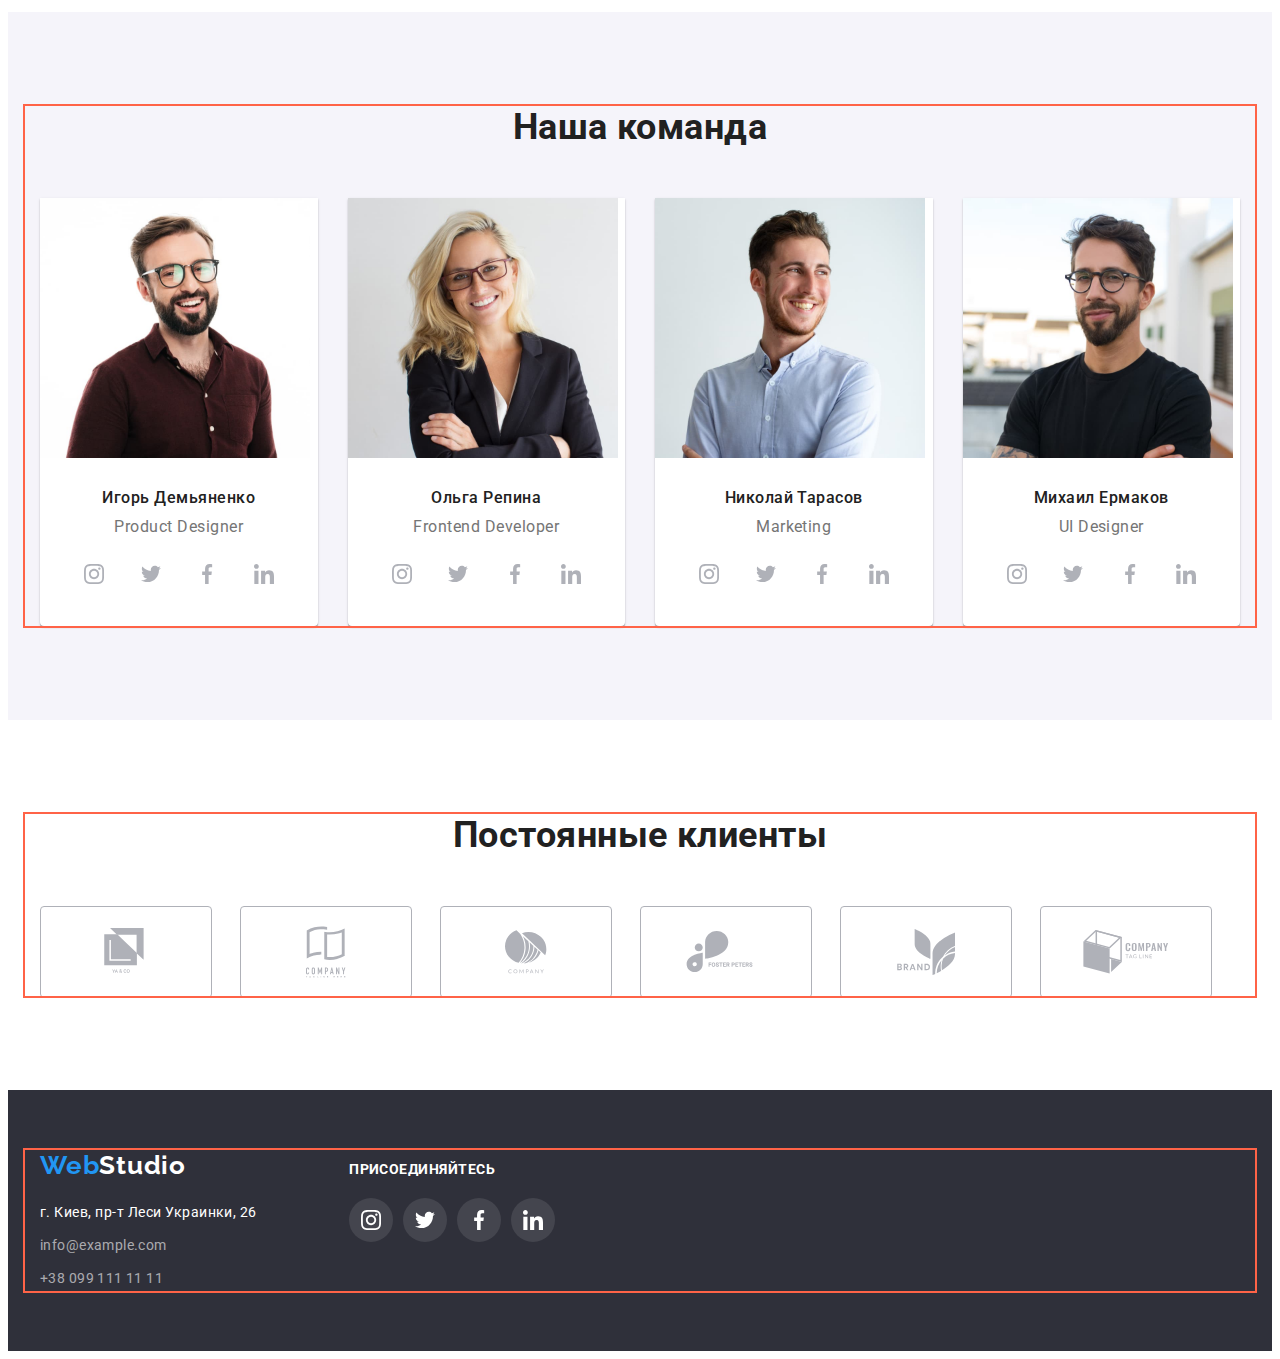
==== commit f3c4ec07: "Добавил в футер присоединяйтесь" ====
--- a/index.html
+++ b/index.html
@@ -320,12 +320,49 @@
     
     <footer>
         <div class="container footer">
-            <a class="logo" href="./index.html"><span class="logo-text">Web</span><span class="logo-footer">Studio</span></a>
-            <address class="address">г. Киев, пр-т Леси Украинки, 26</address>
-            <ul class="contacts-footer list">
-                <li class="item"><a class="contact-footer" href="mailto:info@example.com">info@example.com</a></li>
-                <li class="item"><a class="contact-footer" href="tel:+380991111111">+38 099 111 11 11</a></li>
-            </ul>
+            <div class="footer-contacts">
+                <a class="logo" href="./index.html"><span class="logo-text">Web</span><span class="logo-footer">Studio</span></a>
+                <address class="address">г. Киев, пр-т Леси Украинки, 26</address>
+                <ul class="contacts-footer list">
+                    <li class="item"><a class="contact-footer" href="mailto:info@example.com">info@example.com</a></li>
+                    <li class="item"><a class="contact-footer" href="tel:+380991111111">+38 099 111 11 11</a></li>
+                </ul>
+            </div>
+            
+
+            <div class="join">
+                <p>Присоединяйтесь</p>
+                <ul class="network-list-company list">
+                    <li class="item">
+                        <a href="#" class="network-link-company">
+                            <svg class="icon-network-company">
+                                <use href="./images/symbol-defs.svg#icon-instagram"></use>
+                            </svg>
+                        </a>
+                    </li>
+                    <li class="item">
+                        <a href="#" class="network-link-company">
+                            <svg class="icon-network-company">
+                                <use href="./images/symbol-defs.svg#icon-twitter"></use>
+                            </svg>
+                        </a>
+                    </li>
+                    <li class="item">
+                        <a href="#" class="network-link-company">
+                            <svg class="icon-network-company">
+                                <use href="./images/symbol-defs.svg#icon-facebook"></use>
+                            </svg>
+                        </a>
+                    </li>
+                    <li class="item">
+                        <a href="#" class="network-link-company">
+                            <svg class="icon-network-company">
+                                <use href="./images/symbol-defs.svg#icon-linkedin"></use>
+                            </svg>
+                        </a>
+                    </li>
+                </ul>
+            </div>
         </div>
     </footer>
 </body>
--- a/css/styles.css
+++ b/css/styles.css
@@ -26,6 +26,7 @@
   --border-example-color: #eeeeee;
   --secondary-bg-color: #f5f4fa;
   --primary-fill-color: #afb1b8;
+  --network-bg-color: rgba(255, 255, 255, 0.1);
 }
 
 body {
@@ -405,7 +406,6 @@
 .clients-list {
   display: flex;
   margin: 0;
-  /* justify-content: space-between; */
 }
 
 .clients-list > .item {
@@ -448,7 +448,13 @@
   background-color: #2f303a;
 }
 
-.footer > .logo {
+.container.footer {
+  display: flex;
+  align-items: baseline;
+  justify-content: flex-start;
+}
+
+.footer-contacts > .logo {
   display: inline-block;
   margin-bottom: 20px;
 }
@@ -474,6 +480,61 @@
   line-height: 1.71;
   letter-spacing: 0.03em;
   color: rgba(255, 255, 255, 0.6);
+}
+
+.join {
+  margin-left: 70px;
+
+  width: 206px;
+  height: 80px;
+}
+
+.join > p {
+  margin-top: 0;
+  margin-bottom: 20px;
+
+  font-size: 14px;
+  font-weight: 700;
+  line-height: 1.14;
+  text-transform: uppercase;
+  color: var(--text-hero-color);
+}
+
+.network-list-company {
+  display: flex;
+  justify-content: space-between;
+}
+
+.network-list-company .item {
+  width: 44px;
+  height: 44px;
+}
+
+.network-list-company .item:not(:last-child) {
+  margin-right: 10px;
+}
+
+.network-link-company {
+  display: flex;
+  justify-content: center;
+  align-items: center;
+  width: 100%;
+  height: 100%;
+
+  border-radius: 50%;
+  color: var(--text-hero-color);
+  background-color: var(--network-bg-color);
+}
+
+.network-link-company:hover,
+.network-link-company:focus {
+  background-color: var(--activ-button-color);
+}
+
+.icon-network-company {
+  width: 20px;
+  height: 20px;
+  fill: currentColor;
 }
 
 /* Portfolio */
